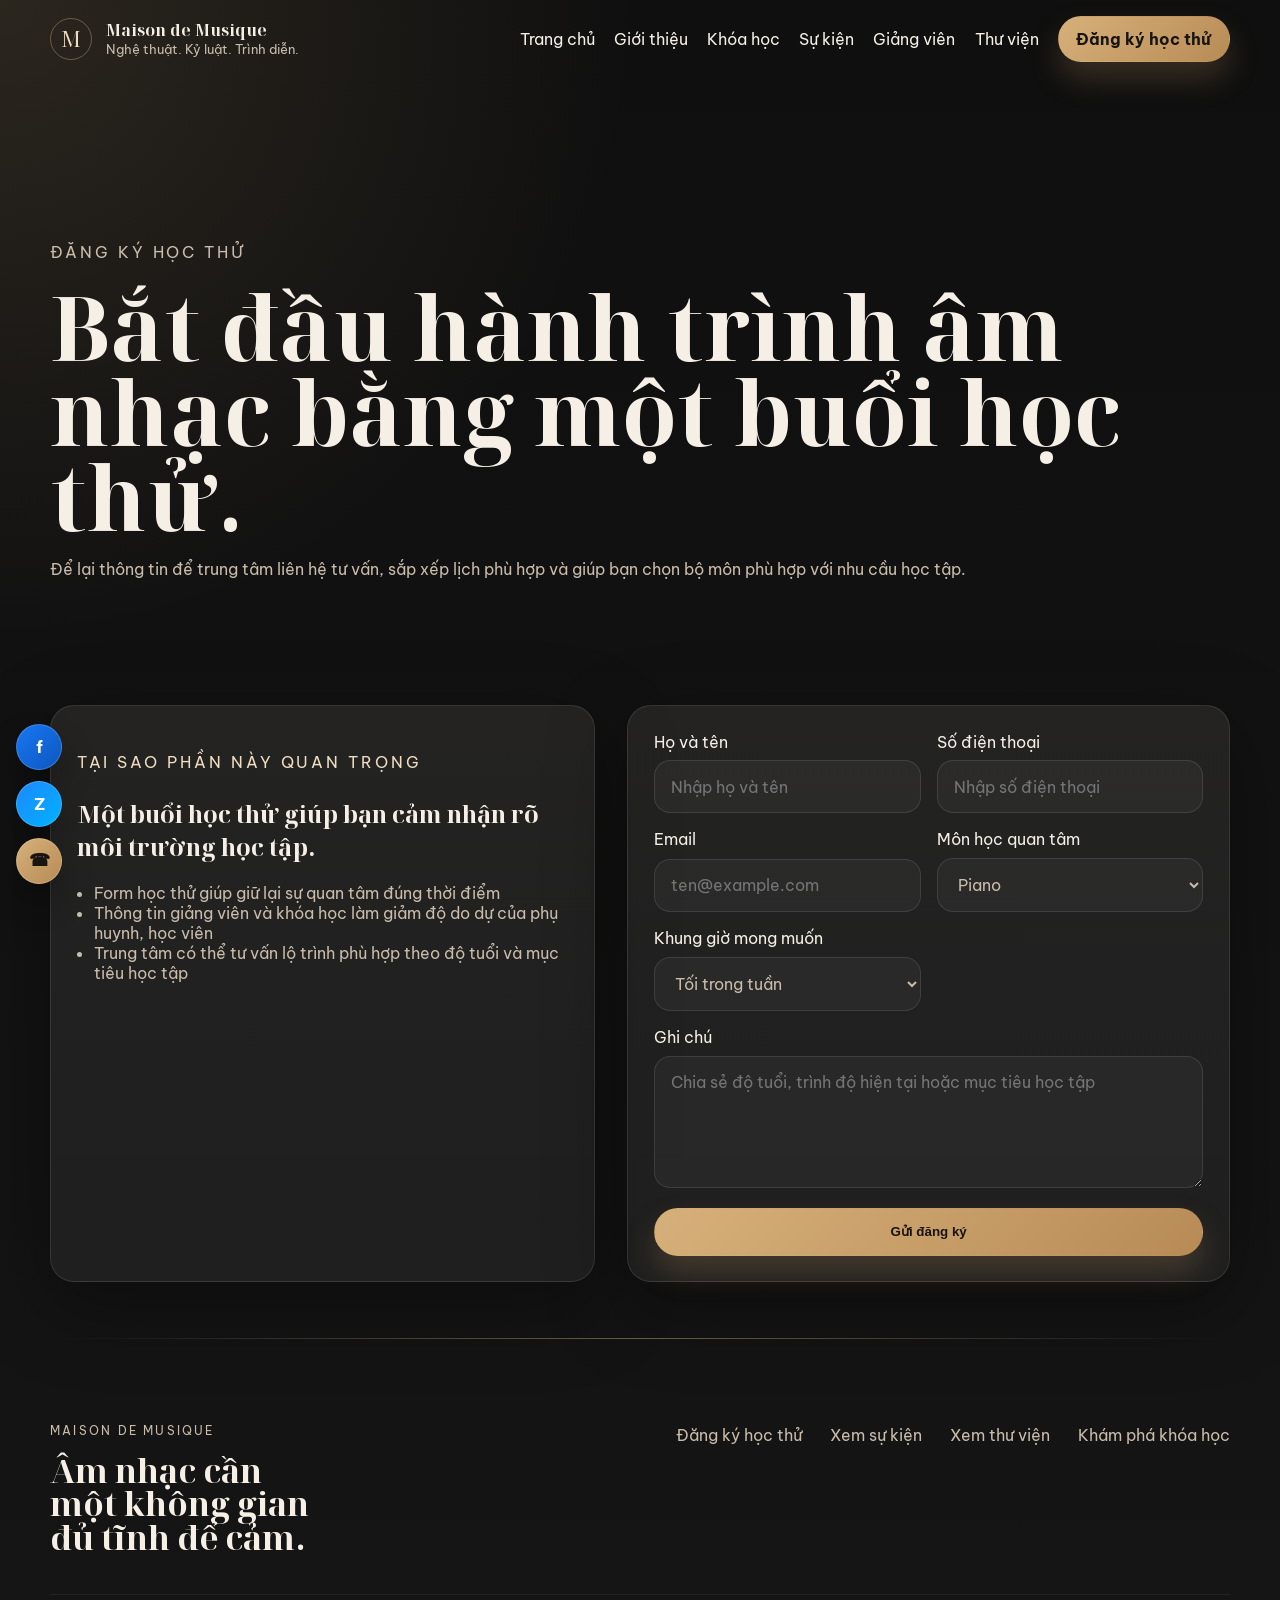
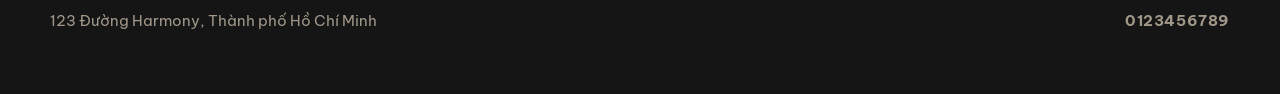
==== dang-ky-hoc-thu.html @ a561e21d "f" ====
<!DOCTYPE html>
<html lang="vi">
<head>
    <meta charset="UTF-8">
    <meta name="viewport" content="width=device-width, initial-scale=1.0">
    <title>Đăng Ký Học Thử | Demo Trung Tâm Âm Nhạc</title>
    <meta name="description" content="Đăng ký học thử để bắt đầu hành trình khám phá âm nhạc.">
    <link rel="preconnect" href="https://fonts.googleapis.com">
    <link rel="preconnect" href="https://fonts.gstatic.com" crossorigin>
    <link href="https://fonts.googleapis.com/css2?family=Be+Vietnam+Pro:wght@400;500;600;700&family=Noto+Serif+Display:wght@500;600;700&display=swap&subset=vietnamese" rel="stylesheet">
    <link rel="stylesheet" href="public/assets/css/site.css">
</head>
<body>
    <header class="site-header" data-header>
        <div class="container nav-shell">
            <a href="index.html" class="brand">
                <span class="brand-mark">M</span>
                <span class="brand-copy">
                    <strong>Maison de Musique</strong>
                    <small>Nghệ thuật. Kỷ luật. Trình diễn.</small>
                </span>
            </a>
            <button class="nav-toggle" type="button" aria-label="Mở menu điều hướng" data-nav-toggle>
                <span></span>
                <span></span>
            </button>
            <nav class="nav-links" data-nav-menu>
                <a href="index.html">Trang chủ</a>
                <a href="gioi-thieu.html">Giới thiệu</a>
                <a href="khoa-hoc.html">Khóa học</a>
                <a href="su-kien.html">Sự kiện</a>
                <a href="giang-vien.html">Giảng viên</a>
                <a href="thu-vien.html">Thư viện</a>
                <a href="dang-ky-hoc-thu.html" class="button button-sm">Đăng ký học thử</a>
            </nav>
        </div>
    </header>

    <main>
        <section class="page-hero">
            <div class="container">
                <p class="eyebrow">Đăng ký học thử</p>
                <h1>Bắt đầu hành trình âm nhạc bằng một buổi học thử.</h1>
                <p>Để lại thông tin để trung tâm liên hệ tư vấn, sắp xếp lịch phù hợp và giúp bạn chọn bộ môn phù hợp với nhu cầu học tập.</p>
            </div>
        </section>

        <section class="section">
            <div class="container form-layout">
                <div class="feature-panel">
                    <p class="eyebrow">Tại sao phần này quan trọng</p>
                    <h2>Một buổi học thử giúp bạn cảm nhận rõ môi trường học tập.</h2>
                    <ul class="detail-list">
                        <li>Form học thử giúp giữ lại sự quan tâm đúng thời điểm</li>
                        <li>Thông tin giảng viên và khóa học làm giảm độ do dự của phụ huynh, học viên</li>
                        <li>Trung tâm có thể tư vấn lộ trình phù hợp theo độ tuổi và mục tiêu học tập</li>
                    </ul>
                </div>

                <form class="booking-form" data-demo-form>
                    <div class="field-grid">
                        <label>
                            <span>Họ và tên</span>
                            <input type="text" placeholder="Nhập họ và tên">
                        </label>
                        <label>
                            <span>Số điện thoại</span>
                            <input type="text" placeholder="Nhập số điện thoại">
                        </label>
                        <label>
                            <span>Email</span>
                            <input type="email" placeholder="ten@example.com">
                        </label>
                        <label>
                            <span>Môn học quan tâm</span>
                            <select>
                                <option>Piano</option>
                                <option>Violin</option>
                                <option>Guitar</option>
                                <option>Thanh nhạc</option>
                            </select>
                        </label>
                        <label>
                            <span>Khung giờ mong muốn</span>
                            <select>
                                <option>Tối trong tuần</option>
                                <option>Sáng thứ bảy</option>
                                <option>Chiều chủ nhật</option>
                            </select>
                        </label>
                        <label class="field-full">
                            <span>Ghi chú</span>
                            <textarea rows="5" placeholder="Chia sẻ độ tuổi, trình độ hiện tại hoặc mục tiêu học tập"></textarea>
                        </label>
                    </div>

                    <button type="submit" class="button">Gửi đăng ký</button>
                    <p class="form-success" hidden>Thông tin của bạn đã được ghi nhận. Trung tâm sẽ sớm liên hệ để tư vấn và sắp xếp lịch học thử.</p>
                </form>
            </div>
        </section>
    </main>

    <div class="floating-contact" aria-label="Liên hệ nhanh">
        <a href="https://facebook.com" class="floating-link is-facebook" target="_blank" rel="noreferrer" aria-label="Liên hệ qua Facebook">
            <span>f</span>
        </a>
        <a href="https://zalo.me" class="floating-link is-zalo" target="_blank" rel="noreferrer" aria-label="Liên hệ qua Zalo">
            <span>Z</span>
        </a>
        <a href="tel:0123456789" class="floating-link is-phone" aria-label="Gọi điện thoại">
            <span>☎</span>
        </a>
    </div>

    <footer class="site-footer">
        <div class="container footer-grid">
            <div class="footer-lead">
                <p class="eyebrow">Maison de Musique</p>
                <h3>Âm nhạc cần một không gian đủ tĩnh để cảm.</h3>
            </div>
            <div class="footer-links footer-links-inline">
                <a href="dang-ky-hoc-thu.html">Đăng ký học thử</a>
                <a href="su-kien.html">Xem sự kiện</a>
                <a href="thu-vien.html">Xem thư viện</a>
                <a href="khoa-hoc.html">Khám phá khóa học</a>
            </div>
        </div>
        <div class="container footer-bottom">
            <p>123 Đường Harmony, Thành phố Hồ Chí Minh</p>
            <p class="footer-phone">0123456789</p>
        </div>
    </footer>

    <script src="public/assets/js/site.js"></script>
</body>
</html>
---- public/assets/css/site.css ----
:root {
    --bg: #111111;
    --bg-soft: #181818;
    --panel: rgba(255, 255, 255, 0.05);
    --panel-strong: rgba(255, 248, 235, 0.08);
    --text: #f5efe6;
    --muted: #c9bcab;
    --accent: #d6b07a;
    --accent-soft: #f0dcc0;
    --border: rgba(255, 255, 255, 0.1);
    --shadow: 0 24px 80px rgba(0, 0, 0, 0.35);
    --radius: 24px;
    --container: 1180px;
}

* {
    box-sizing: border-box;
}

html {
    scroll-behavior: smooth;
}

body {
    margin: 0;
    font-family: "Be Vietnam Pro", sans-serif;
    background:
        radial-gradient(circle at top left, rgba(214, 176, 122, 0.14), transparent 30%),
        linear-gradient(180deg, #0f0f0f 0%, #151515 100%);
    color: var(--text);
}

a {
    color: inherit;
    text-decoration: none;
}

video,
img {
    max-width: 100%;
}

.container {
    width: min(calc(100% - 2rem), var(--container));
    margin: 0 auto;
}

.site-header {
    position: sticky;
    top: 0;
    z-index: 50;
    transition: background-color 180ms ease, backdrop-filter 180ms ease, border-color 180ms ease;
}

.site-header.is-scrolled {
    background: rgba(10, 10, 10, 0.72);
    backdrop-filter: blur(18px);
    border-bottom: 1px solid var(--border);
}

.floating-contact {
    position: fixed;
    left: 1rem;
    bottom: 1rem;
    z-index: 60;
    display: flex;
    flex-direction: column;
    gap: 0.65rem;
}

.floating-link {
    width: 2.9rem;
    height: 2.9rem;
    display: grid;
    place-items: center;
    border-radius: 999px;
    color: #fff;
    font-weight: 700;
    font-size: 1.05rem;
    border: 1px solid rgba(255, 255, 255, 0.18);
    box-shadow: 0 18px 32px rgba(0, 0, 0, 0.28);
    animation: float-spin-bounce 2.2s cubic-bezier(0.22, 1, 0.36, 1) infinite;
    transition: transform 180ms ease, box-shadow 180ms ease;
}

.floating-link:nth-child(2) {
    animation-delay: 0.18s;
}

.floating-link:nth-child(3) {
    animation-delay: 0.36s;
}

.floating-link:hover {
    transform: translateY(-6px) scale(1.08) rotate(-10deg);
    box-shadow: 0 22px 36px rgba(0, 0, 0, 0.38);
}

.floating-link span {
    line-height: 1;
}

.is-facebook {
    background: linear-gradient(135deg, #1877f2, #0d57bf);
}

.is-zalo {
    background: linear-gradient(135deg, #1e88ff, #00b2ff);
}

.is-phone {
    background: linear-gradient(135deg, #d6b07a, #b88b56);
    color: #18140f;
}

@keyframes float-spin-bounce {
    0%, 100% {
        transform: translateY(0) rotate(0deg);
    }
    18% {
        transform: translateY(-7px) rotate(-14deg);
    }
    36% {
        transform: translateY(2px) rotate(12deg);
    }
    52% {
        transform: translateY(-5px) rotate(-10deg);
    }
    70% {
        transform: translateY(1px) rotate(8deg);
    }
}

.nav-shell {
    display: flex;
    align-items: center;
    justify-content: space-between;
    gap: 1rem;
    padding: 1rem 0;
}

.brand {
    display: inline-flex;
    align-items: center;
    gap: 0.85rem;
}

.brand-mark {
    width: 2.65rem;
    height: 2.65rem;
    display: grid;
    place-items: center;
    border: 1px solid rgba(214, 176, 122, 0.4);
    border-radius: 999px;
    color: var(--accent-soft);
    font-family: "Noto Serif Display", serif;
    font-size: 1.35rem;
}

.brand-copy {
    display: flex;
    flex-direction: column;
}

.brand-copy strong,
.hero h1,
.page-hero h1,
h2,
h3 {
    font-family: "Noto Serif Display", serif;
}

.brand-copy small,
.card-kicker,
.hero-copy,
.page-hero p,
.site-footer p,
.detail-list,
input,
select,
textarea {
    color: var(--muted);
}

.nav-links {
    display: flex;
    align-items: center;
    gap: 1.2rem;
}

.nav-toggle {
    display: none;
    border: 0;
    background: transparent;
    padding: 0;
}

.nav-toggle span {
    display: block;
    width: 1.5rem;
    height: 2px;
    margin: 0.3rem 0;
    background: var(--text);
}

.button {
    display: inline-flex;
    align-items: center;
    justify-content: center;
    gap: 0.5rem;
    padding: 0.95rem 1.4rem;
    border-radius: 999px;
    background: linear-gradient(135deg, var(--accent), #b88b56);
    color: #18140f;
    font-weight: 700;
    border: 1px solid transparent;
    transition: transform 180ms ease, box-shadow 180ms ease;
    box-shadow: 0 16px 30px rgba(184, 139, 86, 0.25);
}

.button:hover,
.info-card:hover,
.profile-card:hover,
.gallery-card:hover,
.feature-panel:hover {
    transform: translateY(-4px);
}

.button-sm {
    padding: 0.75rem 1.1rem;
}

.button-ghost {
    background: transparent;
    color: var(--text);
    border-color: var(--border);
    box-shadow: none;
}

.hero {
    position: relative;
    min-height: 100vh;
    display: flex;
    align-items: center;
    overflow: hidden;
}

.hero-video,
.hero-overlay {
    position: absolute;
    inset: 0;
}

.hero-video {
    width: 100%;
    height: 100%;
    object-fit: cover;
}

.hero-overlay {
    background:
        linear-gradient(90deg, rgba(10, 10, 10, 0.85) 0%, rgba(10, 10, 10, 0.42) 45%, rgba(10, 10, 10, 0.75) 100%),
        linear-gradient(180deg, rgba(16, 12, 7, 0.25) 0%, rgba(16, 12, 7, 0.78) 100%);
}

.hero-content,
.page-hero .container {
    position: relative;
    z-index: 1;
}

.hero-content {
    padding: 8rem 0 6rem;
    max-width: 46rem;
}

.hero h1,
.page-hero h1 {
    font-size: clamp(3.2rem, 7vw, 6.4rem);
    line-height: 0.95;
    margin: 0 0 1rem;
}

.hero-copy,
.page-hero p,
.split-section p,
.feature-panel p,
.info-card p,
.profile-card p,
.gallery-card p {
    font-size: 1.02rem;
    line-height: 1.8;
}

.hero-actions {
    display: flex;
    flex-wrap: wrap;
    gap: 1rem;
    margin-top: 2rem;
}

.eyebrow {
    text-transform: uppercase;
    letter-spacing: 0.18em;
    font-size: 0.77rem;
    color: var(--accent-soft);
    margin-bottom: 1rem;
}

.page-hero {
    padding: 9rem 0 3rem;
}

.section {
    padding: 3.5rem 0;
}

.section-soft {
    background: rgba(255, 255, 255, 0.02);
}

.split-section,
.cta-panel,
.form-layout,
.footer-grid,
.split-cards,
.artistic-story {
    display: grid;
    gap: 2rem;
}

.split-section,
.cta-panel,
.footer-grid {
    grid-template-columns: repeat(2, minmax(0, 1fr));
    align-items: center;
}

.split-cards,
.form-layout,
.artistic-story {
    grid-template-columns: 0.95fr 1.05fr;
}

.artistic-story {
    align-items: center;
}

.artistic-story-reverse {
    grid-template-columns: 1.05fr 0.95fr;
}

.story-copy h2 {
    max-width: 12ch;
    font-size: clamp(2.3rem, 5vw, 4.3rem);
    line-height: 1.02;
    margin: 0 0 1rem;
}

.story-copy p:last-child {
    max-width: 36rem;
}

.story-composition {
    position: relative;
    min-height: 34rem;
}

.composition-main,
.composition-note {
    border-radius: 28px;
    border: 1px solid var(--border);
    box-shadow: var(--shadow);
}

.composition-main {
    position: absolute;
    inset: 0 4rem 4rem 0;
    background:
        linear-gradient(180deg, rgba(0, 0, 0, 0.08), rgba(0, 0, 0, 0.36)),
        url("../images/story-composition.jpg") center / cover;
}

.composition-main-about {
    background:
        linear-gradient(180deg, rgba(0, 0, 0, 0.12), rgba(0, 0, 0, 0.42)),
        url("../images/gallery-cover.jpg") center / cover;
}

.composition-note {
    position: absolute;
    right: 0;
    bottom: 0;
    width: min(18rem, 80%);
    padding: 1.5rem;
    background: linear-gradient(180deg, rgba(241, 224, 198, 0.14), rgba(255, 255, 255, 0.05));
    backdrop-filter: blur(12px);
}

.composition-note-wide {
    width: min(22rem, 84%);
}

.quote-mark {
    margin: 0;
    font-family: "Noto Serif Display", serif;
    font-size: 4rem;
    line-height: 0.8;
    color: var(--accent-soft);
}

.artistic-rhythm {
    display: grid;
    gap: 2rem;
}

.rhythm-intro {
    max-width: 42rem;
}

.rhythm-grid {
    display: grid;
    grid-template-columns: 1.2fr 1fr 1fr;
    gap: 1.5rem;
}

.rhythm-card {
    position: relative;
    overflow: hidden;
    min-height: 17rem;
    padding: 1.75rem;
    border-radius: 28px;
    border: 1px solid var(--border);
    background:
        radial-gradient(circle at top right, rgba(214, 176, 122, 0.12), transparent 35%),
        linear-gradient(180deg, rgba(255, 248, 235, 0.06), rgba(255, 255, 255, 0.03));
    box-shadow: var(--shadow);
}

.rhythm-card::before {
    content: "";
    position: absolute;
    inset: 0;
    background:
        linear-gradient(180deg, rgba(8, 8, 8, 0.24), rgba(8, 8, 8, 0.68)),
        radial-gradient(circle at top left, rgba(214, 176, 122, 0.14), transparent 40%);
    z-index: 0;
}

.rhythm-card > * {
    position: relative;
    z-index: 1;
}

.rhythm-card span {
    display: inline-block;
    margin-bottom: 1.35rem;
    color: var(--accent-soft);
    font-family: "Noto Serif Display", serif;
    font-size: 1.1rem;
}

.rhythm-card h3 {
    font-size: 1.55rem;
    line-height: 1.12;
    margin: 0 0 0.75rem;
}

.rhythm-card p {
    margin: 0;
    max-width: 22rem;
    font-size: 1rem;
    line-height: 1.65;
    color: rgba(245, 239, 230, 0.92);
}

.rhythm-card-text {
    width: min(100%, 25rem);
    padding: 1rem 1.05rem 1.1rem;
    border-radius: 20px;
    background: linear-gradient(180deg, rgba(10, 10, 10, 0.48), rgba(10, 10, 10, 0.72));
    backdrop-filter: blur(10px);
}

.rhythm-card-large {
    background:
        url("../images/rhythm-card.jpg") center / cover;
}

.rhythm-card-photo-two {
    background:
        url("../images/rhythm-card-02-new.jpg") center / cover;
}

.rhythm-card-photo-three {
    background:
        url("../images/rhythm-card-03.jpg") center / cover;
}

.rhythm-card-photo-two::before,
.rhythm-card-photo-three::before {
    background:
        linear-gradient(180deg, rgba(8, 8, 8, 0.34), rgba(8, 8, 8, 0.8)),
        linear-gradient(90deg, rgba(8, 8, 8, 0.35), rgba(8, 8, 8, 0.15));
}

.rhythm-card-large .rhythm-card-text,
.rhythm-card-photo-two .rhythm-card-text,
.rhythm-card-photo-three .rhythm-card-text {
    margin-top: 1.5rem;
}

.about-atmosphere {
    display: grid;
    gap: 2rem;
}

.about-grid {
    display: grid;
    grid-template-columns: 1.2fr 1fr 1fr;
    gap: 1.5rem;
}

.about-panel {
    min-height: 24rem;
    border-radius: 28px;
    border: 1px solid var(--border);
    box-shadow: var(--shadow);
}

.about-panel-image {
    position: relative;
    overflow: hidden;
    background:
        linear-gradient(180deg, rgba(8, 8, 8, 0.16), rgba(8, 8, 8, 0.72)),
        url("../images/about-panel-01.jpg") center / cover;
}

.about-panel-image-two {
    background:
        linear-gradient(180deg, rgba(8, 8, 8, 0.2), rgba(8, 8, 8, 0.78)),
        url("../images/about-panel-02.jpg") center / cover;
}

.about-panel-image-three {
    background:
        linear-gradient(180deg, rgba(8, 8, 8, 0.2), rgba(8, 8, 8, 0.78)),
        url("../images/about-panel-03.jpg") center / cover;
}

.about-panel-copy {
    position: absolute;
    left: 1.4rem;
    right: 1.4rem;
    bottom: 1.4rem;
    padding: 1.1rem 1.15rem;
    border-radius: 20px;
    background: linear-gradient(180deg, rgba(10, 10, 10, 0.42), rgba(10, 10, 10, 0.72));
    backdrop-filter: blur(10px);
}

.about-panel-copy h3 {
    margin: 0 0 0.6rem;
    font-size: 1.55rem;
}

.about-panel-copy p {
    margin: 0;
    color: rgba(245, 239, 230, 0.92);
}

.section-heading {
    margin-bottom: 2rem;
}

.card-grid {
    display: grid;
    gap: 1.5rem;
}

.card-grid-4 {
    grid-template-columns: repeat(4, minmax(0, 1fr));
}

.card-grid-3 {
    grid-template-columns: repeat(3, minmax(0, 1fr));
}

.card-grid-2 {
    grid-template-columns: repeat(2, minmax(0, 1fr));
}

.info-card,
.profile-card,
.gallery-card,
.feature-panel,
.booking-form,
.cta-panel {
    background: linear-gradient(180deg, var(--panel-strong), var(--panel));
    border: 1px solid var(--border);
    border-radius: var(--radius);
    box-shadow: var(--shadow);
    transition: transform 180ms ease, border-color 180ms ease;
}

.info-card,
.profile-card,
.gallery-card,
.feature-panel,
.booking-form {
    padding: 1.6rem;
}

.card-link,
.text-link {
    color: var(--accent-soft);
    font-weight: 600;
}

.course-card {
    overflow: hidden;
}

.course-card-media {
    margin: -1.6rem -1.6rem 1.35rem;
    aspect-ratio: 16 / 8.8;
    overflow: hidden;
    border-radius: 24px 24px 0 0;
    border-bottom: 1px solid var(--border);
}

.course-card-media img {
    width: 100%;
    height: 100%;
    object-fit: cover;
    display: block;
}

.course-tagline {
    margin-top: -0.2rem;
    color: var(--accent-soft);
    font-weight: 600;
}

.feature-panel.about-panel-image,
.feature-panel.about-panel-image-two,
.feature-panel.about-panel-image-three,
.about-panel.about-panel-image {
    min-height: 24rem;
    background-size: cover;
    background-position: center;
}

.feature-panel.about-panel-image-two {
    background:
        linear-gradient(180deg, rgba(8, 8, 8, 0.2), rgba(8, 8, 8, 0.78)),
        url("../images/about-panel-02.jpg") center / cover;
}

.feature-panel.about-panel-image-three {
    background:
        linear-gradient(180deg, rgba(8, 8, 8, 0.2), rgba(8, 8, 8, 0.78)),
        url("../images/about-panel-03.jpg") center / cover;
}

.profile-portrait,
.gallery-media,
.video-embed {
    border-radius: 18px;
    margin-bottom: 1.2rem;
}

.profile-portrait {
    aspect-ratio: 4 / 4.7;
    background:
        linear-gradient(180deg, rgba(214, 176, 122, 0.18), rgba(255, 255, 255, 0.04)),
        url("../images/teacher-portrait.jpg") center / cover;
}

.gallery-grid {
    display: grid;
    grid-template-columns: repeat(3, minmax(0, 1fr));
    gap: 1.5rem;
}

.gallery-media {
    aspect-ratio: 16 / 10;
    background:
        linear-gradient(180deg, rgba(0, 0, 0, 0.12), rgba(0, 0, 0, 0.38)),
        url("../images/gallery-cover.jpg") center / cover;
    display: flex;
    align-items: flex-end;
    padding: 1rem;
}

.video-embed {
    position: relative;
    overflow: hidden;
    aspect-ratio: 16 / 10;
    background: #000;
}

.video-embed iframe {
    width: 100%;
    height: 100%;
    border: 0;
}

.gallery-media.is-video::after {
    content: "Play";
    margin-left: auto;
    padding: 0.45rem 0.7rem;
    border-radius: 999px;
    border: 1px solid rgba(255, 255, 255, 0.45);
    background: rgba(0, 0, 0, 0.3);
}

.detail-list {
    padding-left: 1.1rem;
}

.booking-form {
    display: grid;
    gap: 1.25rem;
}

.field-grid {
    display: grid;
    grid-template-columns: repeat(2, minmax(0, 1fr));
    gap: 1rem;
}

.field-full {
    grid-column: 1 / -1;
}

label {
    display: grid;
    gap: 0.55rem;
}

input,
select,
textarea {
    width: 100%;
    padding: 0.95rem 1rem;
    border-radius: 16px;
    border: 1px solid var(--border);
    background: rgba(255, 255, 255, 0.04);
    font: inherit;
}

.form-success {
    margin: 0;
    color: var(--accent-soft);
}

.cta-panel {
    padding: 2rem;
}

.site-footer {
    position: relative;
    padding: 4.5rem 0 4rem;
}

.site-footer::before {
    content: "";
    position: absolute;
    top: 0;
    left: 50%;
    width: min(92%, var(--container));
    height: 1px;
    transform: translateX(-50%);
    background: linear-gradient(90deg, transparent, rgba(214, 176, 122, 0.45), transparent);
}

.footer-grid {
    grid-template-columns: 1fr auto;
    align-items: start;
    gap: 2rem;
}

.footer-lead h3 {
    max-width: 14ch;
    margin: 0;
    font-size: clamp(1.45rem, 2.6vw, 2.1rem);
    line-height: 1.02;
}

.footer-links {
    padding-top: 0.9rem;
}

.footer-links a {
    display: inline-block;
    margin: 0 0 0 1.5rem;
    color: var(--muted);
    border-bottom: 1px solid transparent;
    transition: color 180ms ease, border-color 180ms ease, transform 180ms ease;
}

.footer-links a:first-child {
    margin-left: 0;
}

.footer-links a:hover {
    color: var(--accent-soft);
    border-color: rgba(214, 176, 122, 0.45);
    transform: translateY(-1px);
}

.footer-bottom {
    display: flex;
    justify-content: space-between;
    gap: 1rem;
    margin-top: 2.4rem;
    padding-top: 1rem;
    border-top: 1px solid rgba(255, 255, 255, 0.06);
}

.footer-bottom p {
    margin: 0;
    color: rgba(201, 188, 171, 0.78);
    font-size: 0.95rem;
}

.footer-phone {
    color: var(--accent-soft);
    font-size: 1.12rem;
    font-weight: 700;
    letter-spacing: 0.04em;
}

@media (max-width: 1024px) {
    .card-grid-4,
    .card-grid-3,
    .gallery-grid {
        grid-template-columns: repeat(2, minmax(0, 1fr));
    }

    .split-section,
    .cta-panel,
    .split-cards,
    .form-layout,
    .footer-grid,
    .card-grid-2,
    .artistic-story,
    .rhythm-grid,
    .about-grid {
        grid-template-columns: 1fr;
    }
}

@media (max-width: 768px) {
    .nav-toggle {
        display: block;
    }

    .nav-links {
        position: absolute;
        top: 100%;
        left: 1rem;
        right: 1rem;
        display: none;
        flex-direction: column;
        align-items: stretch;
        padding: 1rem;
        border-radius: 20px;
        background: rgba(10, 10, 10, 0.92);
        border: 1px solid var(--border);
    }

    .nav-links.is-open {
        display: flex;
    }

    .gallery-grid,
    .card-grid-4,
    .card-grid-3,
    .field-grid {
        grid-template-columns: 1fr;
    }

    .hero-content {
        padding-top: 7rem;
    }

    .hero h1,
    .page-hero h1 {
        font-size: clamp(2.8rem, 15vw, 4.2rem);
    }

    .story-composition {
        min-height: 28rem;
    }

    .composition-main {
        inset: 0 2rem 5rem 0;
    }

    .floating-contact {
        left: 0.75rem;
        bottom: 0.75rem;
        gap: 0.5rem;
    }

    .floating-link {
        width: 2.6rem;
        height: 2.6rem;
        font-size: 0.95rem;
    }
}
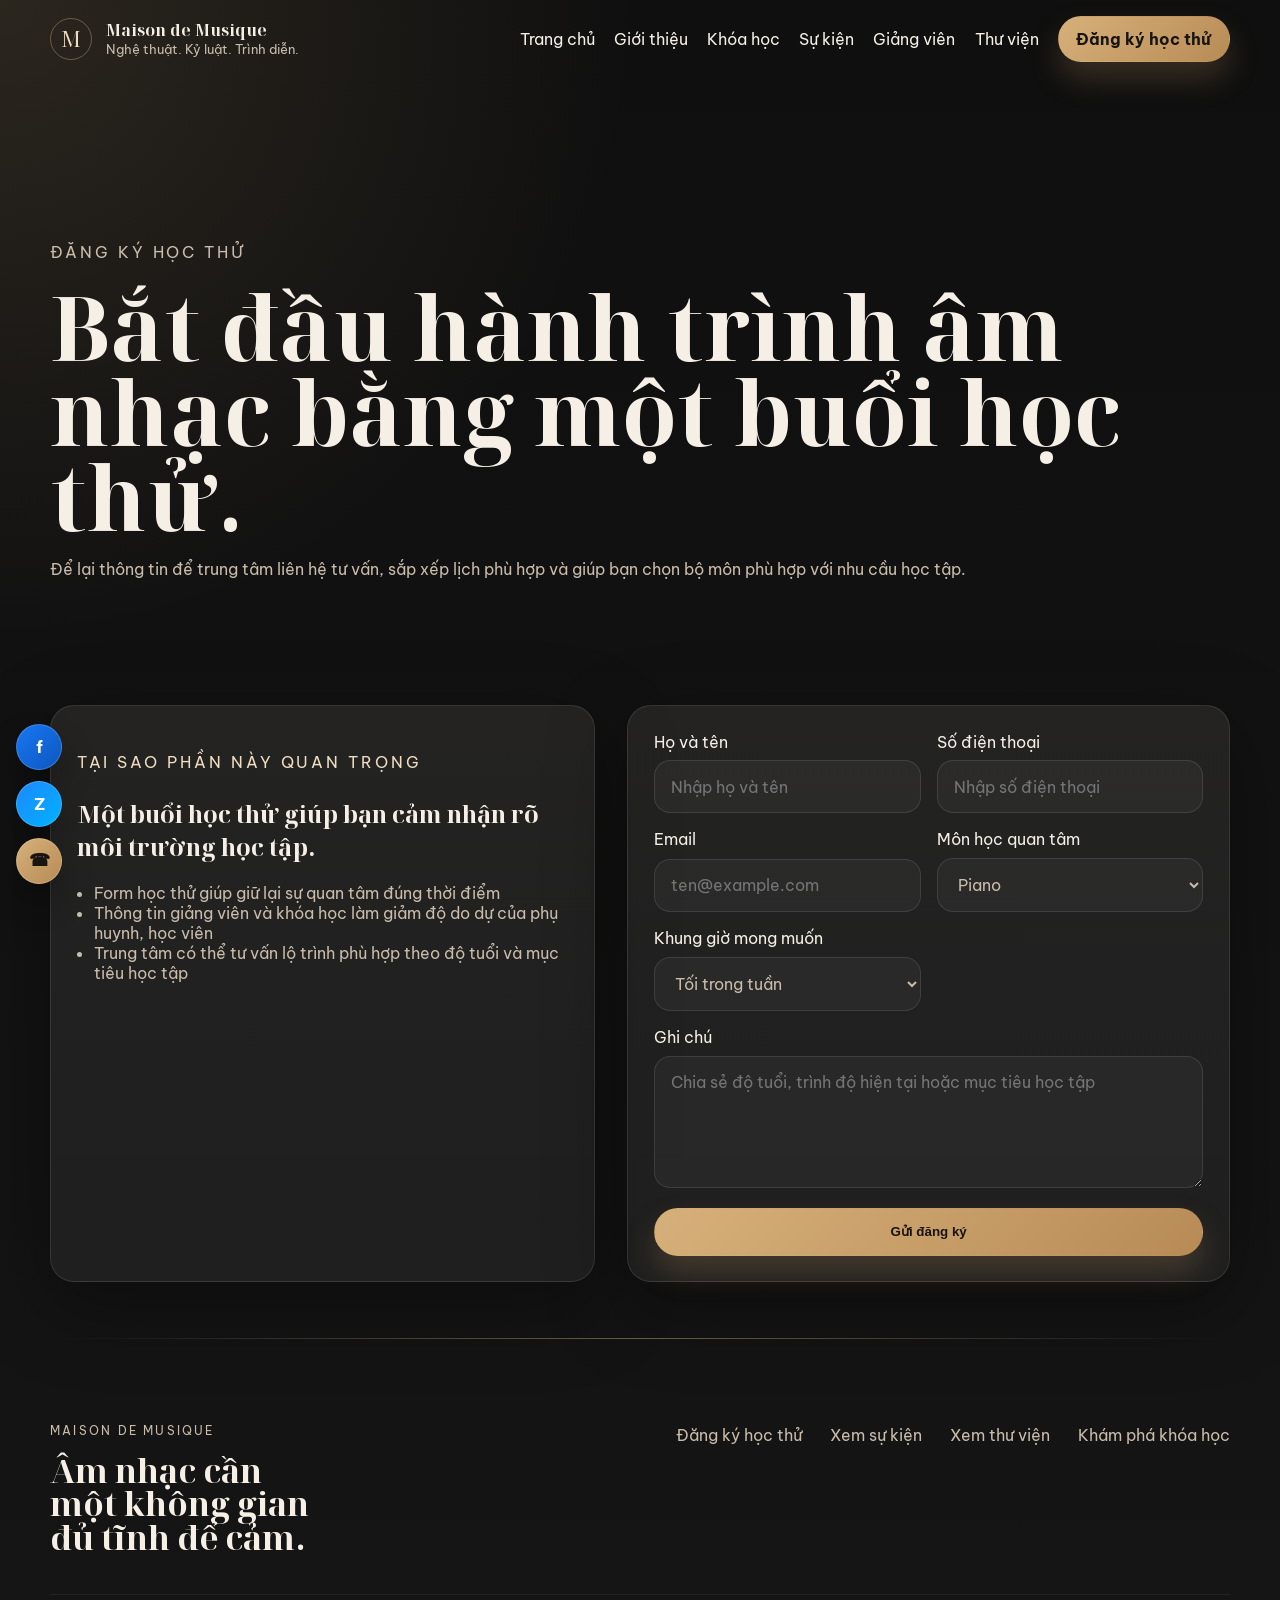
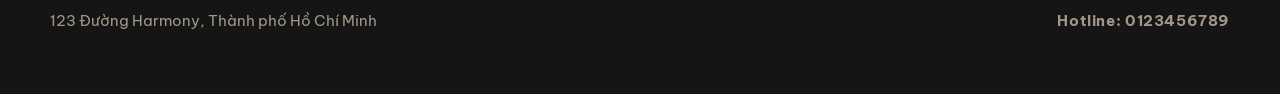
==== commit 9fccede0: "f" ====
--- a/dang-ky-hoc-thu.html
+++ b/dang-ky-hoc-thu.html
@@ -128,7 +128,7 @@
         </div>
         <div class="container footer-bottom">
             <p>123 Đường Harmony, Thành phố Hồ Chí Minh</p>
-            <p class="footer-phone">0123456789</p>
+            <p class="footer-phone">Hotline: 0123456789</p>
         </div>
     </footer>
 
--- a/public/assets/css/site.css
+++ b/public/assets/css/site.css
@@ -30,6 +30,119 @@
     color: var(--text);
 }
 
+.scroll-music-lane {
+    position: fixed;
+    top: 5.5rem;
+    right: 0.65rem;
+    width: 3.5rem;
+    height: calc(100vh - 7rem);
+    z-index: 55;
+    pointer-events: none;
+    display: flex;
+    align-items: stretch;
+    justify-content: center;
+}
+
+.scroll-music-toggle {
+    position: fixed;
+    right: 5rem;
+    bottom: 1.1rem;
+    z-index: 65;
+    padding: 0.8rem 1.05rem;
+    border: 1px solid rgba(255, 255, 255, 0.14);
+    border-radius: 999px;
+    background: rgba(12, 12, 12, 0.88);
+    color: var(--text);
+    font: inherit;
+    font-size: 0.9rem;
+    cursor: pointer;
+    box-shadow: 0 16px 32px rgba(0, 0, 0, 0.28);
+    transition: transform 180ms ease, background-color 180ms ease, border-color 180ms ease;
+}
+
+.scroll-music-toggle:hover {
+    transform: translateY(-2px);
+}
+
+.scroll-music-toggle.is-ready {
+    background: linear-gradient(135deg, rgba(214, 176, 122, 0.94), rgba(184, 139, 86, 0.92));
+    border-color: rgba(255, 236, 210, 0.55);
+    color: #18140f;
+}
+
+.scroll-music-rail,
+.scroll-music-glow,
+.scroll-music-progress,
+.scroll-music-notes {
+    position: absolute;
+}
+
+.scroll-music-rail {
+    top: 0;
+    bottom: 0;
+    left: 50%;
+    width: 0.4rem;
+    transform: translateX(-50%);
+    border-radius: 999px;
+    background: linear-gradient(180deg, rgba(255, 255, 255, 0.08), rgba(214, 176, 122, 0.2));
+    box-shadow: inset 0 0 0 1px rgba(255, 255, 255, 0.08);
+}
+
+.scroll-music-glow {
+    inset: 0.35rem 0.7rem;
+    border-radius: 999px;
+    background: radial-gradient(circle at center, rgba(214, 176, 122, 0.22), transparent 65%);
+    opacity: 0.35;
+    filter: blur(14px);
+    transition: opacity 180ms ease, transform 180ms ease;
+}
+
+.scroll-music-progress {
+    left: 50%;
+    bottom: 0;
+    width: 0.4rem;
+    height: 8%;
+    transform: translateX(-50%);
+    border-radius: 999px;
+    background: linear-gradient(180deg, rgba(255, 245, 230, 0.95), rgba(214, 176, 122, 0.65));
+    box-shadow: 0 0 20px rgba(214, 176, 122, 0.45);
+}
+
+.scroll-music-notes {
+    inset: 0;
+    overflow: hidden;
+}
+
+.scroll-music-note {
+    position: absolute;
+    right: 1.2rem;
+    color: rgba(255, 243, 225, 0.92);
+    font-family: "Noto Serif Display", serif;
+    font-size: 1.2rem;
+    text-shadow: 0 0 18px rgba(214, 176, 122, 0.45);
+    transform: translate3d(0, 0, 0) scale(var(--note-scale, 1)) rotate(var(--note-rotation, 0deg));
+    animation: scroll-note-rise 1.45s cubic-bezier(0.22, 1, 0.36, 1) forwards;
+}
+
+.scroll-music-lane.is-active .scroll-music-glow {
+    opacity: 0.72;
+    transform: scaleX(1.08);
+}
+
+@keyframes scroll-note-rise {
+    0% {
+        opacity: 0;
+        transform: translate3d(0, 0, 0) scale(0.72) rotate(0deg);
+    }
+    18% {
+        opacity: 1;
+    }
+    100% {
+        opacity: 0;
+        transform: translate3d(var(--note-drift, -18px), -52px, 0) scale(var(--note-scale, 1)) rotate(var(--note-rotation, 0deg));
+    }
+}
+
 a {
     color: inherit;
     text-decoration: none;
@@ -319,6 +432,24 @@
     background: rgba(255, 255, 255, 0.02);
 }
 
+@media (max-width: 900px) {
+    .scroll-music-lane {
+        right: 0.35rem;
+        width: 2.8rem;
+    }
+
+    .scroll-music-note {
+        right: 0.8rem;
+        font-size: 1rem;
+    }
+
+    .scroll-music-toggle {
+        right: 1rem;
+        bottom: 5.4rem;
+        max-width: calc(100vw - 4rem);
+    }
+}
+
 .split-section,
 .cta-panel,
 .form-layout,
